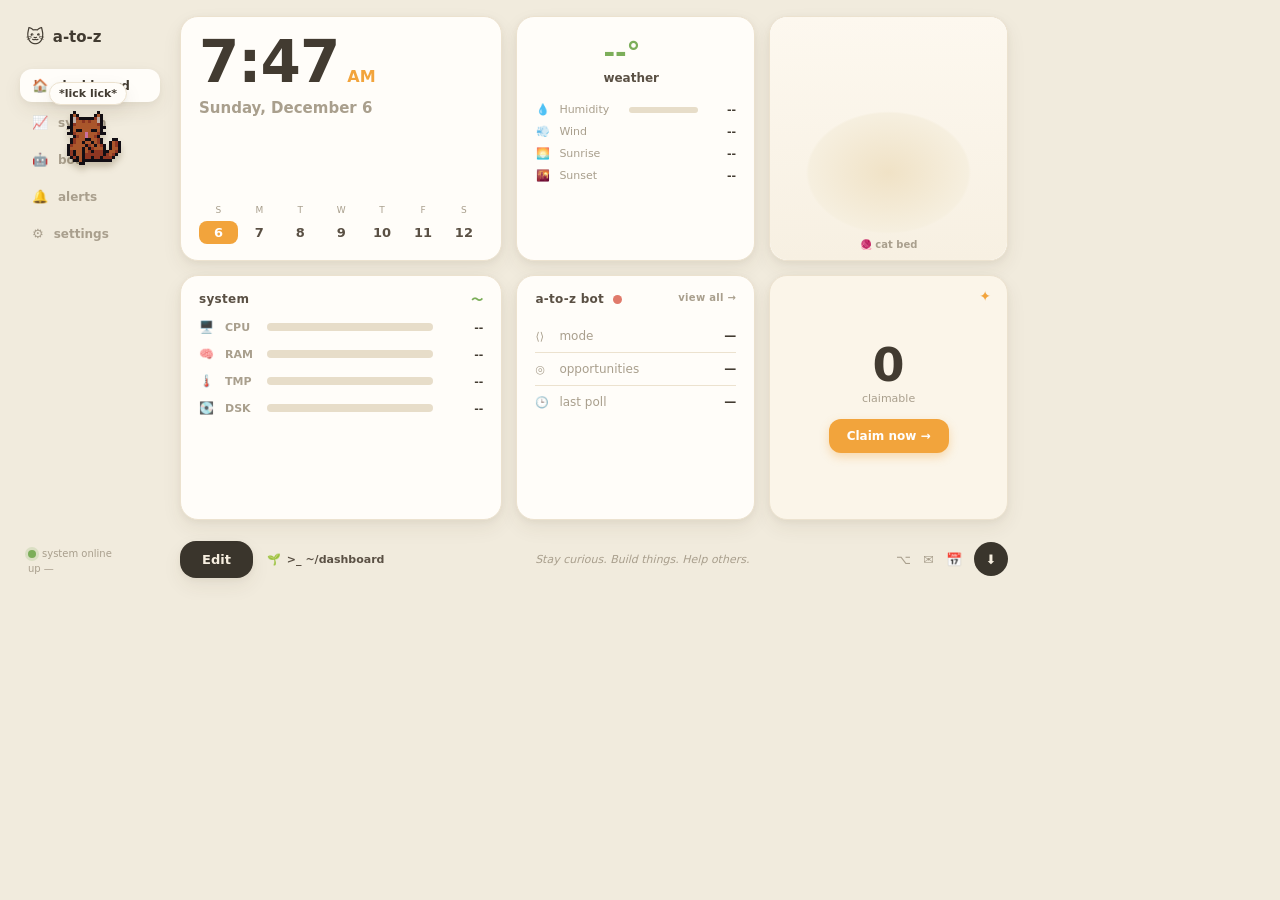
==== static/index.html @ 4bddcc26 "inital commit" ====
<!DOCTYPE html>
<html lang="en">
<head>
<meta charset="utf-8">
<meta name="viewport" content="width=1024, initial-scale=1">
<title>livingroom</title>
<link rel="stylesheet" href="style.css">
</head>
<body>
<div id="app">

  <!-- ---- sidebar ---- -->
  <aside id="sidebar">
    <div class="brand"><span class="brand-cat">🐱</span> a-to-z</div>
    <nav class="nav">
      <a class="nav-item active"><span class="ic">🏠</span> dashboard</a>
      <a class="nav-item"><span class="ic">📈</span> system</a>
      <a class="nav-item"><span class="ic">🤖</span> bot</a>
      <a class="nav-item"><span class="ic">🔔</span> alerts</a>
      <a class="nav-item"><span class="ic">⚙️</span> settings</a>
    </nav>
    <div class="side-foot">
      <span class="online"><i></i> system online</span>
      <span id="uptime">up —</span>
    </div>
  </aside>

  <!-- ---- main ---- -->
  <main id="main">
    <div id="screen">

      <!-- clock + week -->
      <section id="clock-card" class="card">
        <div class="clock-top">
          <div id="time">--:--</div><span id="ampm">AM</span>
        </div>
        <div id="date">loading…</div>
        <div id="week"></div>
      </section>

      <!-- weather -->
      <section id="weather-card" class="card">
        <div class="wx-head">
          <canvas id="wx-icon" width="64" height="64"></canvas>
          <div class="wx-text">
            <div id="wx-temp">--°</div>
            <div id="wx-label">weather</div>
            <div id="wx-meta"></div>
          </div>
        </div>
        <div class="wx-rows">
          <div class="wx-row"><span class="ic">💧</span><span class="k">Humidity</span>
            <div class="wx-bar"><i id="wx-hum-bar"></i></div><b id="wx-hum">--</b></div>
          <div class="wx-row"><span class="ic">💨</span><span class="k">Wind</span>
            <b id="wx-wind" class="r">--</b></div>
          <div class="wx-row"><span class="ic">🌅</span><span class="k">Sunrise</span>
            <b id="wx-sunrise" class="r">--</b></div>
          <div class="wx-row"><span class="ic">🌇</span><span class="k">Sunset</span>
            <b id="wx-sunset" class="r">--</b></div>
        </div>
      </section>

      <!-- pet: the rug is the cat's bed; the cat roams the whole screen -->
      <section id="pet-card" class="card">
        <div id="yard"><div id="bed-label">🧶 cat bed</div></div>
      </section>

      <!-- system stats -->
      <section id="stats-card" class="card">
        <h2>system <span class="pulse">〜</span></h2>
        <div class="gauge" data-k="cpu"><span class="ic">🖥️</span><span class="lbl">CPU</span><div class="bar"><i></i></div><span class="val">--</span></div>
        <div class="gauge" data-k="mem"><span class="ic">🧠</span><span class="lbl">RAM</span><div class="bar"><i></i></div><span class="val">--</span></div>
        <div class="gauge" data-k="temp"><span class="ic">🌡️</span><span class="lbl">TMP</span><div class="bar"><i></i></div><span class="val">--</span></div>
        <div class="gauge" data-k="disk"><span class="ic">💽</span><span class="lbl">DSK</span><div class="bar"><i></i></div><span class="val">--</span></div>
      </section>

      <!-- bot -->
      <section id="bot-card" class="card">
        <h2>a-to-z bot <span id="bot-dot" class="dot"></span> <span class="viewall">view all →</span></h2>
        <div class="bot-line"><span class="ic">⟨⟩</span><span>mode</span><b id="bot-mode">—</b></div>
        <div class="bot-line"><span class="ic">◎</span><span>opportunities</span><b id="bot-opps">—</b></div>
        <div class="bot-line"><span class="ic">🕒</span><span>last poll</span><b id="bot-poll">—</b></div>
      </section>

      <!-- claimable -->
      <section id="claim-card" class="card">
        <div class="claim-plus">✦</div>
        <b id="claim-n">0</b>
        <span class="claim-lbl">claimable</span>
        <div id="claim-btn">Claim now →</div>
      </section>

    </div>

    <!-- ---- bottom dock ---- -->
    <div id="dock">
      <div id="edit-btn">Edit</div>
      <div class="dock-mid">
        <span class="term">🌱 <span class="prompt">&gt;_ ~/dashboard</span></span>
        <span class="tagline">Stay curious. Build things. Help others.</span>
      </div>
      <div class="dock-icons">
        <span>⌥</span><span>✉️</span><span>📅</span>
        <span class="dl">⬇</span>
      </div>
    </div>
  </main>
</div>

<!-- full-screen roaming layer: the cat floats over everything -->
<div id="petlayer">
  <div id="cat"></div>
  <div id="cat-say"></div>
</div>

<div id="flash"></div>
<script src="pet.js"></script>
<script src="app.js"></script>
</body>
</html>
---- static/style.css ----
/* Cozy cream dashboard — 1024x600, no scroll. Warm, soft, rounded. */
:root {
  --bg:      #f1ebdd;   /* warm page cream */
  --card:    #fffdf9;   /* near-white card */
  --card-alt:#fbf5e9;   /* warm claim card */
  --ink:     #423b31;   /* warm charcoal */
  --head:    #5a5044;
  --muted:   #a99f8d;
  --faint:   #e7ddc9;
  --line:    #ece2cf;
  --orange:  #f2a43c;
  --orange-d:#e08f2a;
  --green:   #7cae5a;
  --amber:   #e6b24a;
  --red:     #e07a6b;
  --blue:    #7aa9d6;
  --radius:  18px;
  --shadow:  0 8px 20px rgba(70,55,25,.07), 0 2px 6px rgba(70,55,25,.05);
  --font: "Nunito","Quicksand","Segoe UI",system-ui,-apple-system,
          "Helvetica Neue",Arial,sans-serif;
}

* { margin: 0; padding: 0; box-sizing: border-box; }

html, body {
  width: 1024px; height: 600px; overflow: hidden;
  background: var(--bg);
  color: var(--ink);
  font-family: var(--font);
  cursor: none;
}

#app {
  width: 1024px; height: 600px;
  padding: 16px; display: flex; gap: 16px;
}

/* ---- sidebar ---- */
#sidebar {
  width: 148px; flex: 0 0 148px;
  display: flex; flex-direction: column; padding: 6px 4px;
}
.brand {
  display: flex; align-items: center; gap: 8px;
  font-size: 15px; font-weight: 800; color: var(--ink);
  margin: 4px 6px 22px;
}
.brand-cat { font-size: 18px; }
.nav { display: flex; flex-direction: column; gap: 4px; }
.nav-item {
  display: flex; align-items: center; gap: 10px;
  padding: 9px 12px; border-radius: 12px;
  font-size: 12px; font-weight: 600; color: var(--muted);
}
.nav-item .ic { font-size: 13px; }
.nav-item.active {
  background: var(--card); color: var(--ink);
  font-weight: 800; box-shadow: var(--shadow);
}
.side-foot {
  margin-top: auto; display: flex; flex-direction: column; gap: 4px;
  font-size: 10px; color: var(--muted); padding: 0 8px 4px;
}
.online { display: flex; align-items: center; gap: 6px; }
.online i {
  width: 8px; height: 8px; border-radius: 50%;
  background: var(--green); box-shadow: 0 0 0 3px rgba(124,174,90,.2);
}

/* ---- main + grid ---- */
#main { flex: 1; display: flex; flex-direction: column; min-width: 0; }
#screen {
  flex: 1; display: grid;
  grid-template-columns: 1.35fr 1fr 1fr;
  grid-template-rows: 1fr 1fr; gap: 14px;
}
.card {
  background: var(--card); border: 1px solid var(--line);
  border-radius: var(--radius); box-shadow: var(--shadow);
  padding: 16px 18px; position: relative;
}
.card h2 {
  font-size: 12px; color: var(--head); font-weight: 800;
  margin-bottom: 14px; letter-spacing: .3px;
}

/* ---- clock + week ---- */
#clock-card {
  grid-column: 1; grid-row: 1;
  display: flex; flex-direction: column;
}
.clock-top { display: flex; align-items: baseline; gap: 8px; }
#time {
  font-size: 58px; line-height: 1; font-weight: 800;
  color: var(--ink); letter-spacing: -1px;
}
#ampm { font-size: 16px; font-weight: 800; color: var(--orange); }
#date { margin-top: 8px; font-size: 15px; color: var(--muted); font-weight: 600; }
#week {
  margin-top: auto; display: grid; grid-template-columns: repeat(7, 1fr);
  gap: 2px; padding-top: 12px;
}
.wk { text-align: center; }
.wk .wd { font-size: 9px; color: var(--muted); }
.wk .dn {
  font-size: 13px; font-weight: 700; color: var(--head);
  margin-top: 6px; padding: 4px 0; border-radius: 8px;
}
.wk .dn.today { background: var(--orange); color: #fff; }

/* ---- weather ---- */
#weather-card { grid-column: 2; grid-row: 1; }
.wx-head { display: flex; align-items: center; gap: 12px; }
#wx-icon { width: 56px; height: 56px; image-rendering: pixelated; }
.wx-text #wx-temp { font-size: 28px; font-weight: 800; color: var(--green); }
.wx-text #wx-label { font-size: 12px; color: var(--head); font-weight: 700; margin: 2px 0; }
.wx-text #wx-meta { font-size: 10px; color: var(--muted); line-height: 1.5; white-space: pre-line; }
.wx-rows { margin-top: 14px; display: flex; flex-direction: column; gap: 9px; }
.wx-row { display: flex; align-items: center; gap: 8px; font-size: 11px; }
.wx-row .ic { width: 16px; text-align: center; }
.wx-row .k { color: var(--muted); width: 62px; }
.wx-row .r { margin-left: auto; color: var(--ink); font-weight: 700; }
.wx-bar {
  flex: 1; height: 6px; background: var(--faint);
  border-radius: 6px; overflow: hidden;
}
.wx-bar i { display: block; height: 100%; width: 0%; background: var(--blue); border-radius: 6px; }
.wx-row b#wx-hum { color: var(--ink); font-weight: 700; min-width: 30px; text-align: right; }

/* ---- pet bed (cat naps here; it roams the whole screen) ---- */
#pet-card { grid-column: 3; grid-row: 1; padding: 0; overflow: hidden; }
#yard {
  position: relative; width: 100%; height: 100%; border-radius: var(--radius);
  background:
    radial-gradient(58% 42% at 50% 64%, #f0e2c6 0%, #f6efdf 58%, transparent 60%),
    linear-gradient(180deg, #fdf8ef 0%, #f7f0e2 100%);
}
#bed-label {
  position: absolute; left: 0; right: 0; bottom: 10px;
  text-align: center; font-size: 10px; color: var(--muted); font-weight: 600;
}

/* ---- system ---- */
#stats-card { grid-column: 1; grid-row: 2; }
.pulse { color: var(--green); float: right; font-weight: 700; }
.gauge {
  display: grid; grid-template-columns: 18px 34px 1fr 42px;
  align-items: center; gap: 8px; margin-bottom: 13px; font-size: 11px;
}
.gauge .ic { font-size: 12px; }
.gauge .lbl { color: var(--muted); font-weight: 600; }
.gauge .bar {
  height: 8px; background: var(--faint);
  border-radius: 6px; overflow: hidden;
}
.gauge .bar i {
  display: block; height: 100%; width: 0%;
  background: var(--green); border-radius: 6px;
  transition: width .5s ease;
}
.gauge.warn .bar i { background: var(--amber); }
.gauge.hot  .bar i { background: var(--red); }
.gauge .val { text-align: right; color: var(--ink); font-weight: 700; }

/* ---- bot ---- */
#bot-card { grid-column: 2; grid-row: 2; }
.viewall { float: right; font-size: 10px; color: var(--muted); font-weight: 600; }
.dot {
  display: inline-block; width: 9px; height: 9px;
  background: var(--red); border-radius: 50%;
  margin-left: 4px; vertical-align: middle;
}
.dot.ok { background: var(--green); box-shadow: 0 0 0 3px rgba(124,174,90,.2); }
.bot-line {
  display: flex; align-items: center; gap: 8px;
  font-size: 12px; padding: 9px 0; border-bottom: 1px solid var(--line);
}
.bot-line:last-child { border-bottom: 0; }
.bot-line .ic { width: 16px; color: var(--muted); font-size: 11px; }
.bot-line span { color: var(--muted); }
.bot-line b { margin-left: auto; color: var(--ink); font-weight: 700; }
#bot-mode.alert { color: var(--orange); }

/* ---- claimable ---- */
#claim-card {
  grid-column: 3; grid-row: 2; background: var(--card-alt);
  display: flex; flex-direction: column; align-items: center; justify-content: center;
}
.claim-plus { position: absolute; top: 12px; right: 16px; color: var(--orange); font-size: 14px; }
#claim-n { font-size: 46px; font-weight: 800; color: var(--ink); line-height: 1; }
.claim-lbl { font-size: 11px; color: var(--muted); margin: 4px 0 14px; }
#claim-btn {
  background: var(--orange); color: #fff; font-weight: 800; font-size: 12px;
  padding: 10px 18px; border-radius: 12px;
  box-shadow: 0 4px 10px rgba(242,164,60,.35);
}
#claim-card.alert #claim-n { color: var(--orange); }
#claim-card.alert #claim-btn { animation: bob 1s ease-in-out infinite; }
@keyframes bob { 0%,100% { transform: translateY(0); } 50% { transform: translateY(-3px); } }

/* ---- bottom dock ---- */
#dock {
  height: 50px; margin-top: 14px;
  display: flex; align-items: center; gap: 14px;
  font-size: 11px; color: var(--muted);
}
#edit-btn {
  background: #3a352c; color: #f7efe0; font-weight: 800; font-size: 13px;
  padding: 11px 22px; border-radius: 16px; box-shadow: var(--shadow);
}
.dock-mid { flex: 1; display: flex; align-items: center; gap: 18px; min-width: 0; }
.term { display: flex; align-items: center; gap: 6px; white-space: nowrap; }
.prompt { color: var(--head); font-weight: 600; }
.tagline { flex: 1; text-align: center; font-style: italic; color: var(--muted); }
.dock-icons { display: flex; align-items: center; gap: 12px; font-size: 13px; }
.dock-icons .dl {
  width: 34px; height: 34px; border-radius: 50%;
  background: #3a352c; color: #f7efe0;
  display: flex; align-items: center; justify-content: center;
}

/* ---- roaming cat overlay ---- */
#petlayer { position: fixed; inset: 0; z-index: 60; pointer-events: none; overflow: hidden; }
#cat {
  position: absolute; left: 40px; top: 120px;
  width: 96px; height: 96px;               /* 32px sprite * 3 */
  background-image: url("cat.png");
  background-repeat: no-repeat;
  background-size: 864px 672px;             /* 288x224 sheet * 3 */
  image-rendering: pixelated;
  will-change: left, top, background-position;
  filter: drop-shadow(0 5px 3px rgba(80,60,20,.25));
}
#cat-say {
  position: absolute; left: 0; top: 0; transform: translateX(-50%);
  white-space: nowrap; font-size: 11px; font-weight: 700; color: var(--ink);
  padding: 4px 9px; background: var(--card);
  border: 1px solid var(--line); border-radius: 12px;
  box-shadow: var(--shadow); opacity: 0; transition: opacity .15s;
}
#cat-say.show { opacity: 1; }
.cat-fx {
  position: absolute; font-size: 14px; pointer-events: none;
  animation: floatUp 1.4s ease-out forwards;
}
@keyframes floatUp {
  0%   { opacity: 0; transform: translate(-50%, 0)    scale(.6); }
  20%  { opacity: 1; }
  100% { opacity: 0; transform: translate(-50%, -34px) scale(1.1); }
}

/* ---- alert flash ---- */
#flash { position: fixed; inset: 0; pointer-events: none; border: 0 solid var(--orange); opacity: 0; z-index: 55; }
body.alert #flash { animation: flash 1.1s steps(2) infinite; }
@keyframes flash {
  0%   { border-width: 0;  opacity: 0; }
  50%  { border-width: 10px; opacity: .8; }
  100% { border-width: 0;  opacity: 0; }
}
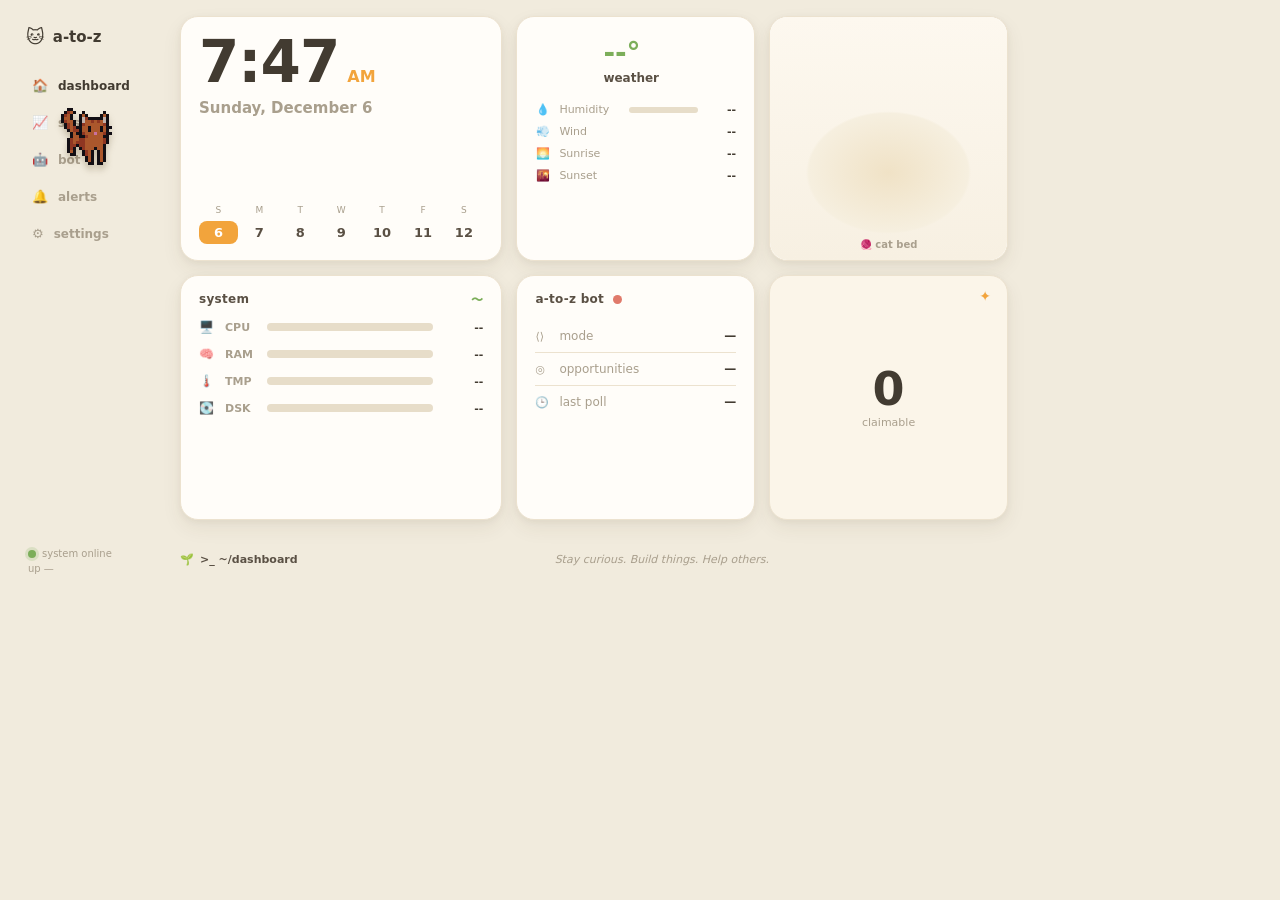
==== commit 908386b6: "Remove non-functional buttons and make sidebar non-interactive The Pi display has no touch or mouse," ====
--- a/static/index.html
+++ b/static/index.html
@@ -12,13 +12,13 @@
   <!-- ---- sidebar ---- -->
   <aside id="sidebar">
     <div class="brand"><span class="brand-cat">🐱</span> a-to-z</div>
-    <nav class="nav">
-      <a class="nav-item active"><span class="ic">🏠</span> dashboard</a>
-      <a class="nav-item"><span class="ic">📈</span> system</a>
-      <a class="nav-item"><span class="ic">🤖</span> bot</a>
-      <a class="nav-item"><span class="ic">🔔</span> alerts</a>
-      <a class="nav-item"><span class="ic">⚙️</span> settings</a>
-    </nav>
+    <div class="nav">
+      <div class="nav-item active"><span class="ic">🏠</span> dashboard</div>
+      <div class="nav-item"><span class="ic">📈</span> system</div>
+      <div class="nav-item"><span class="ic">🤖</span> bot</div>
+      <div class="nav-item"><span class="ic">🔔</span> alerts</div>
+      <div class="nav-item"><span class="ic">⚙️</span> settings</div>
+    </div>
     <div class="side-foot">
       <span class="online"><i></i> system online</span>
       <span id="uptime">up —</span>
@@ -76,7 +76,7 @@
 
       <!-- bot -->
       <section id="bot-card" class="card">
-        <h2>a-to-z bot <span id="bot-dot" class="dot"></span> <span class="viewall">view all →</span></h2>
+        <h2>a-to-z bot <span id="bot-dot" class="dot"></span></h2>
         <div class="bot-line"><span class="ic">⟨⟩</span><span>mode</span><b id="bot-mode">—</b></div>
         <div class="bot-line"><span class="ic">◎</span><span>opportunities</span><b id="bot-opps">—</b></div>
         <div class="bot-line"><span class="ic">🕒</span><span>last poll</span><b id="bot-poll">—</b></div>
@@ -87,21 +87,15 @@
         <div class="claim-plus">✦</div>
         <b id="claim-n">0</b>
         <span class="claim-lbl">claimable</span>
-        <div id="claim-btn">Claim now →</div>
       </section>
 
     </div>
 
-    <!-- ---- bottom dock ---- -->
+    <!-- ---- bottom dock (status strip) ---- -->
     <div id="dock">
-      <div id="edit-btn">Edit</div>
       <div class="dock-mid">
         <span class="term">🌱 <span class="prompt">&gt;_ ~/dashboard</span></span>
         <span class="tagline">Stay curious. Build things. Help others.</span>
-      </div>
-      <div class="dock-icons">
-        <span>⌥</span><span>✉️</span><span>📅</span>
-        <span class="dl">⬇</span>
       </div>
     </div>
   </main>
--- a/static/style.css
+++ b/static/style.css
@@ -54,8 +54,7 @@
 }
 .nav-item .ic { font-size: 13px; }
 .nav-item.active {
-  background: var(--card); color: var(--ink);
-  font-weight: 800; box-shadow: var(--shadow);
+  color: var(--ink); font-weight: 800;
 }
 .side-foot {
   margin-top: auto; display: flex; flex-direction: column; gap: 4px;
@@ -164,7 +163,6 @@
 
 /* ---- bot ---- */
 #bot-card { grid-column: 2; grid-row: 2; }
-.viewall { float: right; font-size: 10px; color: var(--muted); font-weight: 600; }
 .dot {
   display: inline-block; width: 9px; height: 9px;
   background: var(--red); border-radius: 50%;
@@ -188,15 +186,8 @@
 }
 .claim-plus { position: absolute; top: 12px; right: 16px; color: var(--orange); font-size: 14px; }
 #claim-n { font-size: 46px; font-weight: 800; color: var(--ink); line-height: 1; }
-.claim-lbl { font-size: 11px; color: var(--muted); margin: 4px 0 14px; }
-#claim-btn {
-  background: var(--orange); color: #fff; font-weight: 800; font-size: 12px;
-  padding: 10px 18px; border-radius: 12px;
-  box-shadow: 0 4px 10px rgba(242,164,60,.35);
-}
+.claim-lbl { font-size: 11px; color: var(--muted); margin: 4px 0 0; }
 #claim-card.alert #claim-n { color: var(--orange); }
-#claim-card.alert #claim-btn { animation: bob 1s ease-in-out infinite; }
-@keyframes bob { 0%,100% { transform: translateY(0); } 50% { transform: translateY(-3px); } }
 
 /* ---- bottom dock ---- */
 #dock {
@@ -204,20 +195,10 @@
   display: flex; align-items: center; gap: 14px;
   font-size: 11px; color: var(--muted);
 }
-#edit-btn {
-  background: #3a352c; color: #f7efe0; font-weight: 800; font-size: 13px;
-  padding: 11px 22px; border-radius: 16px; box-shadow: var(--shadow);
-}
 .dock-mid { flex: 1; display: flex; align-items: center; gap: 18px; min-width: 0; }
 .term { display: flex; align-items: center; gap: 6px; white-space: nowrap; }
 .prompt { color: var(--head); font-weight: 600; }
 .tagline { flex: 1; text-align: center; font-style: italic; color: var(--muted); }
-.dock-icons { display: flex; align-items: center; gap: 12px; font-size: 13px; }
-.dock-icons .dl {
-  width: 34px; height: 34px; border-radius: 50%;
-  background: #3a352c; color: #f7efe0;
-  display: flex; align-items: center; justify-content: center;
-}
 
 /* ---- roaming cat overlay ---- */
 #petlayer { position: fixed; inset: 0; z-index: 60; pointer-events: none; overflow: hidden; }
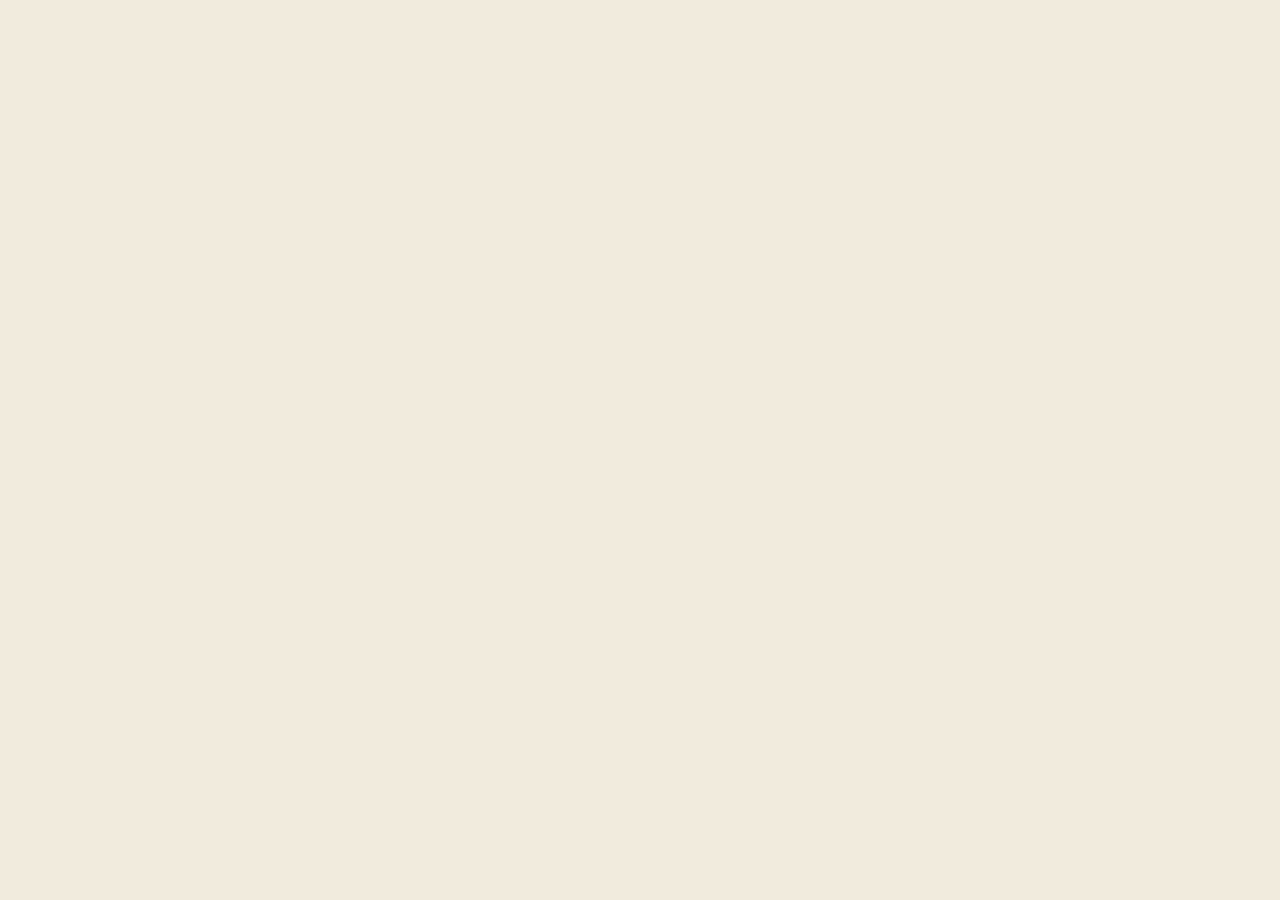
==== commit abb25e19: "Add phone control app and swappable kiosk screens Makes the dashboard controllable from a phone and " ====
--- a/static/index.html
+++ b/static/index.html
@@ -7,108 +7,16 @@
 <link rel="stylesheet" href="style.css">
 </head>
 <body>
-<div id="app">
 
-  <!-- ---- sidebar ---- -->
-  <aside id="sidebar">
-    <div class="brand"><span class="brand-cat">🐱</span> a-to-z</div>
-    <div class="nav">
-      <div class="nav-item active"><span class="ic">🏠</span> dashboard</div>
-      <div class="nav-item"><span class="ic">📈</span> system</div>
-      <div class="nav-item"><span class="ic">🤖</span> bot</div>
-      <div class="nav-item"><span class="ic">🔔</span> alerts</div>
-      <div class="nav-item"><span class="ic">⚙️</span> settings</div>
-    </div>
-    <div class="side-foot">
-      <span class="online"><i></i> system online</span>
-      <span id="uptime">up —</span>
-    </div>
-  </aside>
+<!-- Screens render here. Which one is live is server state, set from the phone
+     (POST /api/control {"screen": ...}); shell.js swaps them without a reload. -->
+<div id="screen-root"></div>
 
-  <!-- ---- main ---- -->
-  <main id="main">
-    <div id="screen">
-
-      <!-- clock + week -->
-      <section id="clock-card" class="card">
-        <div class="clock-top">
-          <div id="time">--:--</div><span id="ampm">AM</span>
-        </div>
-        <div id="date">loading…</div>
-        <div id="week"></div>
-      </section>
-
-      <!-- weather -->
-      <section id="weather-card" class="card">
-        <div class="wx-head">
-          <canvas id="wx-icon" width="64" height="64"></canvas>
-          <div class="wx-text">
-            <div id="wx-temp">--°</div>
-            <div id="wx-label">weather</div>
-            <div id="wx-meta"></div>
-          </div>
-        </div>
-        <div class="wx-rows">
-          <div class="wx-row"><span class="ic">💧</span><span class="k">Humidity</span>
-            <div class="wx-bar"><i id="wx-hum-bar"></i></div><b id="wx-hum">--</b></div>
-          <div class="wx-row"><span class="ic">💨</span><span class="k">Wind</span>
-            <b id="wx-wind" class="r">--</b></div>
-          <div class="wx-row"><span class="ic">🌅</span><span class="k">Sunrise</span>
-            <b id="wx-sunrise" class="r">--</b></div>
-          <div class="wx-row"><span class="ic">🌇</span><span class="k">Sunset</span>
-            <b id="wx-sunset" class="r">--</b></div>
-        </div>
-      </section>
-
-      <!-- pet: the rug is the cat's bed; the cat roams the whole screen -->
-      <section id="pet-card" class="card">
-        <div id="yard"><div id="bed-label">🧶 cat bed</div></div>
-      </section>
-
-      <!-- system stats -->
-      <section id="stats-card" class="card">
-        <h2>system <span class="pulse">〜</span></h2>
-        <div class="gauge" data-k="cpu"><span class="ic">🖥️</span><span class="lbl">CPU</span><div class="bar"><i></i></div><span class="val">--</span></div>
-        <div class="gauge" data-k="mem"><span class="ic">🧠</span><span class="lbl">RAM</span><div class="bar"><i></i></div><span class="val">--</span></div>
-        <div class="gauge" data-k="temp"><span class="ic">🌡️</span><span class="lbl">TMP</span><div class="bar"><i></i></div><span class="val">--</span></div>
-        <div class="gauge" data-k="disk"><span class="ic">💽</span><span class="lbl">DSK</span><div class="bar"><i></i></div><span class="val">--</span></div>
-      </section>
-
-      <!-- bot -->
-      <section id="bot-card" class="card">
-        <h2>a-to-z bot <span id="bot-dot" class="dot"></span></h2>
-        <div class="bot-line"><span class="ic">⟨⟩</span><span>mode</span><b id="bot-mode">—</b></div>
-        <div class="bot-line"><span class="ic">◎</span><span>opportunities</span><b id="bot-opps">—</b></div>
-        <div class="bot-line"><span class="ic">🕒</span><span>last poll</span><b id="bot-poll">—</b></div>
-      </section>
-
-      <!-- claimable -->
-      <section id="claim-card" class="card">
-        <div class="claim-plus">✦</div>
-        <b id="claim-n">0</b>
-        <span class="claim-lbl">claimable</span>
-      </section>
-
-    </div>
-
-    <!-- ---- bottom dock (status strip) ---- -->
-    <div id="dock">
-      <div class="dock-mid">
-        <span class="term">🌱 <span class="prompt">&gt;_ ~/dashboard</span></span>
-        <span class="tagline">Stay curious. Build things. Help others.</span>
-      </div>
-    </div>
-  </main>
-</div>
-
-<!-- full-screen roaming layer: the cat floats over everything -->
-<div id="petlayer">
-  <div id="cat"></div>
-  <div id="cat-say"></div>
-</div>
+<!-- full-screen roaming layer: cats float over everything, on every screen -->
+<div id="petlayer"></div>
 
 <div id="flash"></div>
 <script src="pet.js"></script>
-<script src="app.js"></script>
+<script src="shell.js"></script>
 </body>
 </html>
--- a/static/style.css
+++ b/static/style.css
@@ -46,15 +46,46 @@
   margin: 4px 6px 22px;
 }
 .brand-cat { font-size: 18px; }
-.nav { display: flex; flex-direction: column; gap: 4px; }
-.nav-item {
-  display: flex; align-items: center; gap: 10px;
-  padding: 9px 12px; border-radius: 12px;
-  font-size: 12px; font-weight: 600; color: var(--muted);
-}
-.nav-item .ic { font-size: 13px; }
-.nav-item.active {
-  color: var(--ink); font-weight: 800;
+#alert-panel {
+  min-height: 0; flex: 1; display: flex; flex-direction: column;
+}
+.side-title {
+  margin: 0 6px 9px; color: var(--head);
+  font-size: 10px; font-weight: 800; letter-spacing: .3px;
+}
+#history-list {
+  min-height: 0; display: flex; flex-direction: column; gap: 8px;
+  overflow: hidden;
+}
+.hist-item {
+  display: grid; grid-template-columns: 8px 1fr; column-gap: 7px; row-gap: 2px;
+  align-items: start; padding: 7px 6px; border-radius: 10px;
+  background: rgba(255,253,249,.55); border: 1px solid rgba(236,226,207,.72);
+}
+.hist-dot {
+  width: 7px; height: 7px; margin-top: 3px; border-radius: 50%;
+  background: var(--muted);
+}
+.hist-item.claim .hist-dot { background: var(--orange); }
+.hist-item.error .hist-dot { background: var(--red); }
+.hist-item.warn .hist-dot { background: var(--amber); }
+.hist-item.ok .hist-dot { background: var(--green); }
+.hist-item.control .hist-dot { background: var(--blue); }
+.hist-copy { min-width: 0; }
+.hist-copy b {
+  display: block; color: var(--ink); font-size: 10px; font-weight: 800;
+  white-space: nowrap; overflow: hidden; text-overflow: ellipsis;
+}
+.hist-copy span {
+  display: block; color: var(--muted); font-size: 9px; font-weight: 600;
+  line-height: 1.35; white-space: nowrap; overflow: hidden; text-overflow: ellipsis;
+}
+.hist-item time {
+  grid-column: 2; color: var(--muted); font-size: 8px; font-weight: 700;
+}
+.hist-empty {
+  margin: 8px 6px; color: var(--muted); font-size: 10px; font-weight: 600;
+  line-height: 1.4;
 }
 .side-foot {
   margin-top: auto; display: flex; flex-direction: column; gap: 4px;
@@ -126,17 +157,39 @@
 .wx-bar i { display: block; height: 100%; width: 0%; background: var(--blue); border-radius: 6px; }
 .wx-row b#wx-hum { color: var(--ink); font-weight: 700; min-width: 30px; text-align: right; }
 
-/* ---- pet bed (cat naps here; it roams the whole screen) ---- */
-#pet-card { grid-column: 3; grid-row: 1; padding: 0; overflow: hidden; }
-#yard {
-  position: relative; width: 100%; height: 100%; border-radius: var(--radius);
-  background:
-    radial-gradient(58% 42% at 50% 64%, #f0e2c6 0%, #f6efdf 58%, transparent 60%),
-    linear-gradient(180deg, #fdf8ef 0%, #f7f0e2 100%);
-}
-#bed-label {
-  position: absolute; left: 0; right: 0; bottom: 10px;
-  text-align: center; font-size: 10px; color: var(--muted); font-weight: 600;
+/* ---- canvas assignments (cat still roams over the whole screen) ---- */
+#canvas-card {
+  grid-column: 3; grid-row: 1;
+  display: flex; flex-direction: column; overflow: hidden;
+}
+#canvas-card .pulse { font-size: 11px; }
+#cv-list {
+  margin-top: 2px; flex: 1; min-height: 0;
+  display: flex; flex-direction: column; gap: 2px; overflow: hidden;
+}
+.cv-item {
+  display: grid; grid-template-columns: 1fr auto; align-items: baseline;
+  gap: 8px; padding: 6px 0; border-bottom: 1px solid var(--line);
+}
+.cv-item:last-child { border-bottom: 0; }
+.cv-main { min-width: 0; }
+.cv-title {
+  font-size: 11px; font-weight: 700; color: var(--ink);
+  white-space: nowrap; overflow: hidden; text-overflow: ellipsis;
+}
+.cv-course {
+  font-size: 9px; color: var(--muted); font-weight: 600;
+  white-space: nowrap; overflow: hidden; text-overflow: ellipsis;
+}
+.cv-due {
+  font-size: 10px; font-weight: 800; color: var(--head);
+  text-align: right; white-space: nowrap;
+}
+.cv-item.soon .cv-due { color: var(--orange); }
+.cv-item.overdue .cv-due { color: var(--red); }
+.cv-empty {
+  font-size: 11px; color: var(--muted); font-weight: 600;
+  margin: auto 0; text-align: center; line-height: 1.6;
 }
 
 /* ---- system ---- */
@@ -202,7 +255,7 @@
 
 /* ---- roaming cat overlay ---- */
 #petlayer { position: fixed; inset: 0; z-index: 60; pointer-events: none; overflow: hidden; }
-#cat {
+.cat {
   position: absolute; left: 40px; top: 120px;
   width: 96px; height: 96px;               /* 32px sprite * 3 */
   background-image: url("cat.png");
@@ -212,14 +265,14 @@
   will-change: left, top, background-position;
   filter: drop-shadow(0 5px 3px rgba(80,60,20,.25));
 }
-#cat-say {
+.cat-say {
   position: absolute; left: 0; top: 0; transform: translateX(-50%);
   white-space: nowrap; font-size: 11px; font-weight: 700; color: var(--ink);
   padding: 4px 9px; background: var(--card);
   border: 1px solid var(--line); border-radius: 12px;
   box-shadow: var(--shadow); opacity: 0; transition: opacity .15s;
 }
-#cat-say.show { opacity: 1; }
+.cat-say.show { opacity: 1; }
 .cat-fx {
   position: absolute; font-size: 14px; pointer-events: none;
   animation: floatUp 1.4s ease-out forwards;
@@ -228,6 +281,23 @@
   0%   { opacity: 0; transform: translate(-50%, 0)    scale(.6); }
   20%  { opacity: 1; }
   100% { opacity: 0; transform: translate(-50%, -34px) scale(1.1); }
+}
+
+/* ---- cats screen (ambient) ---- */
+.cats-room {
+  position: fixed; inset: 0;
+  background:
+    radial-gradient(120% 80% at 50% 0%, #fff6e4 0%, var(--bg) 55%, #e6dcc6 100%);
+}
+.cats-rug {
+  position: absolute; left: 50%; bottom: 9%; transform: translateX(-50%);
+  width: 460px; height: 150px; border-radius: 50%;
+  background: #ecdcc0; box-shadow: inset 0 0 0 10px #e3d0ae;
+  opacity: .75;
+}
+.cats-hint {
+  position: absolute; right: 22px; bottom: 16px;
+  font-size: 20px; opacity: .25;
 }
 
 /* ---- alert flash ---- */
